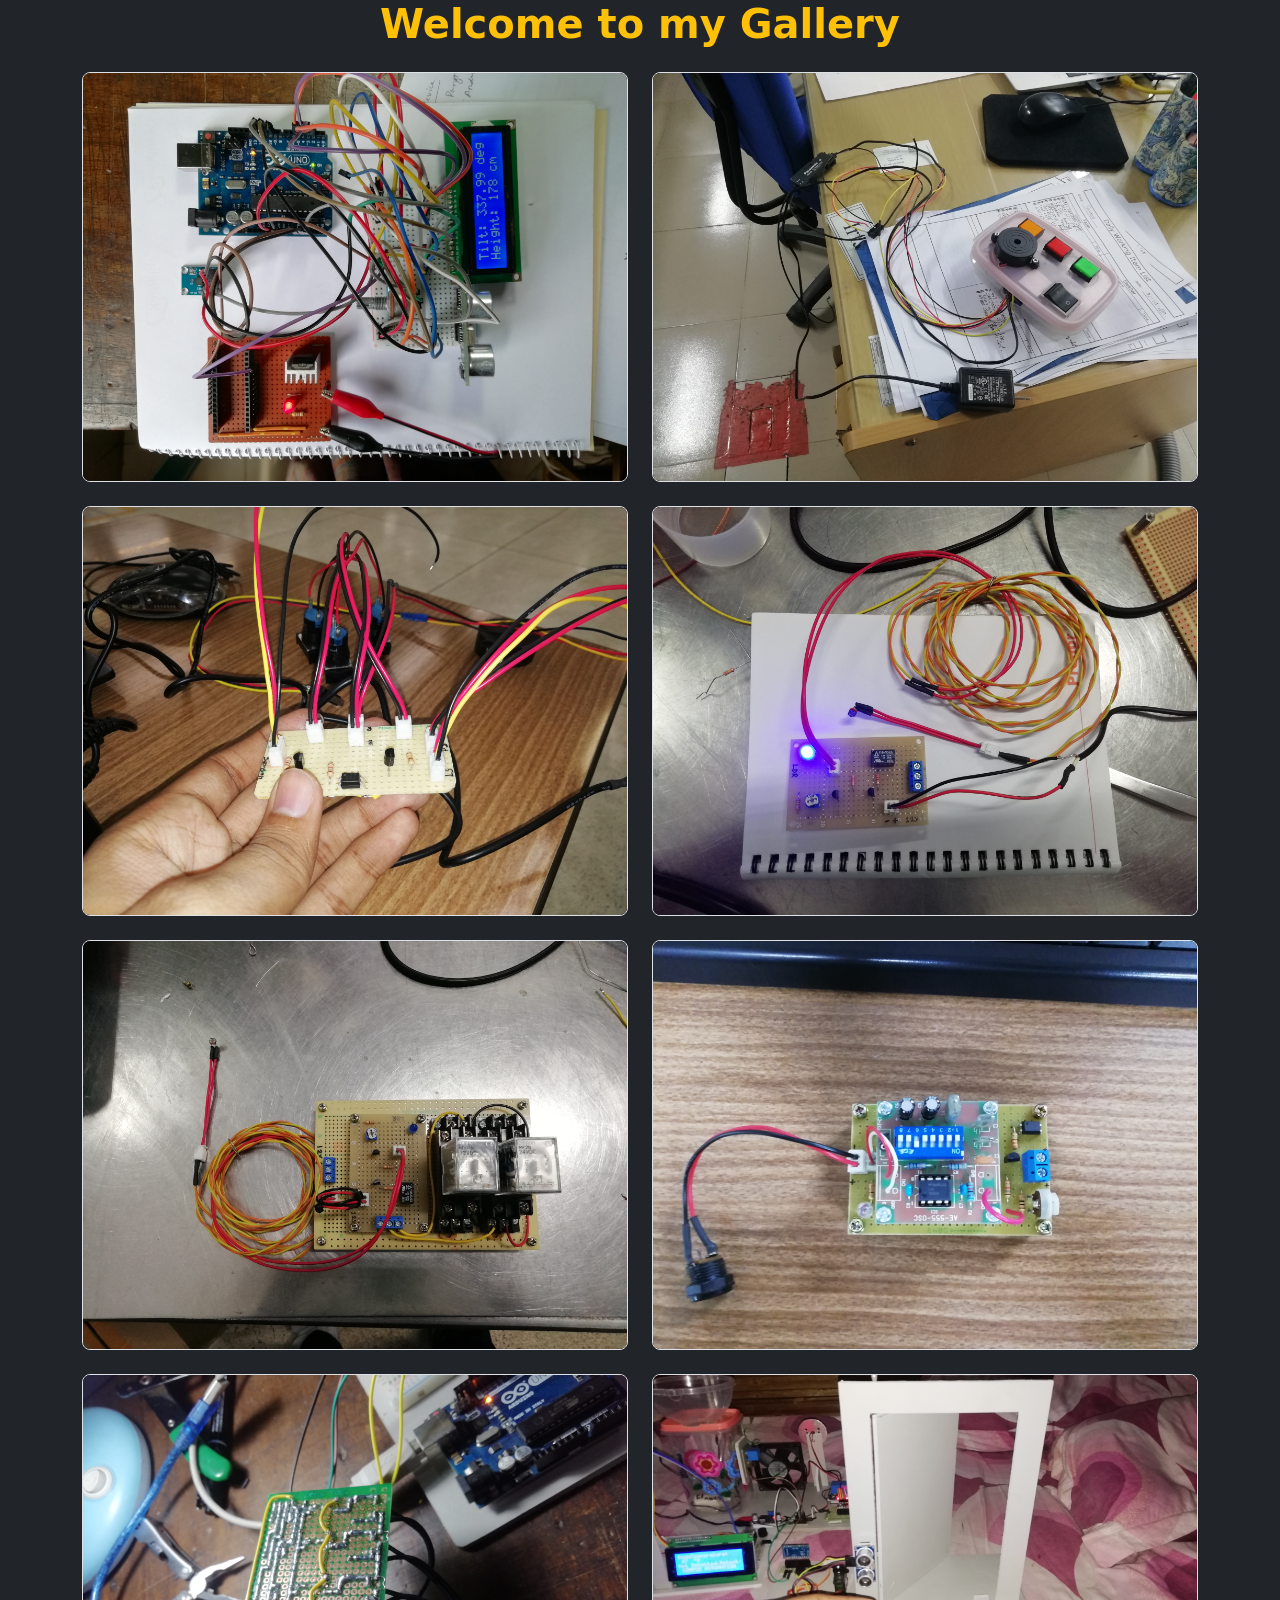
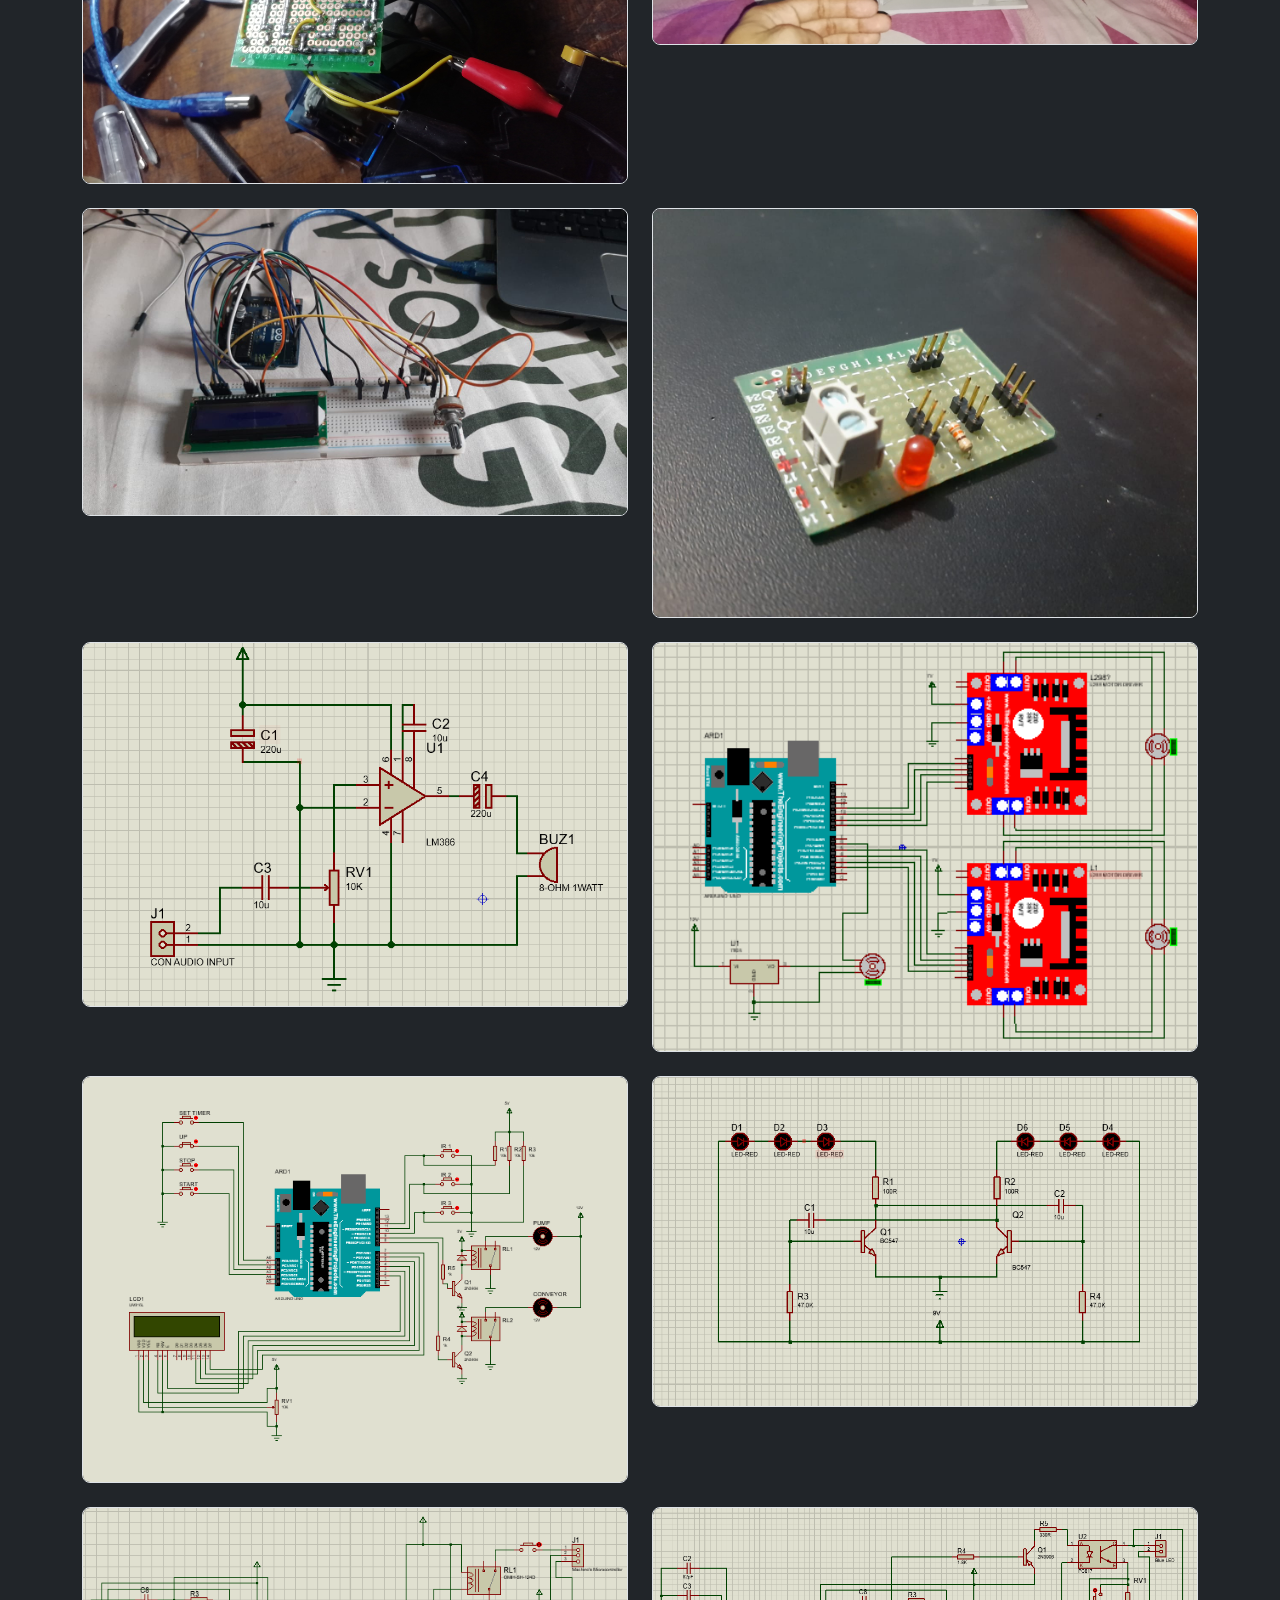
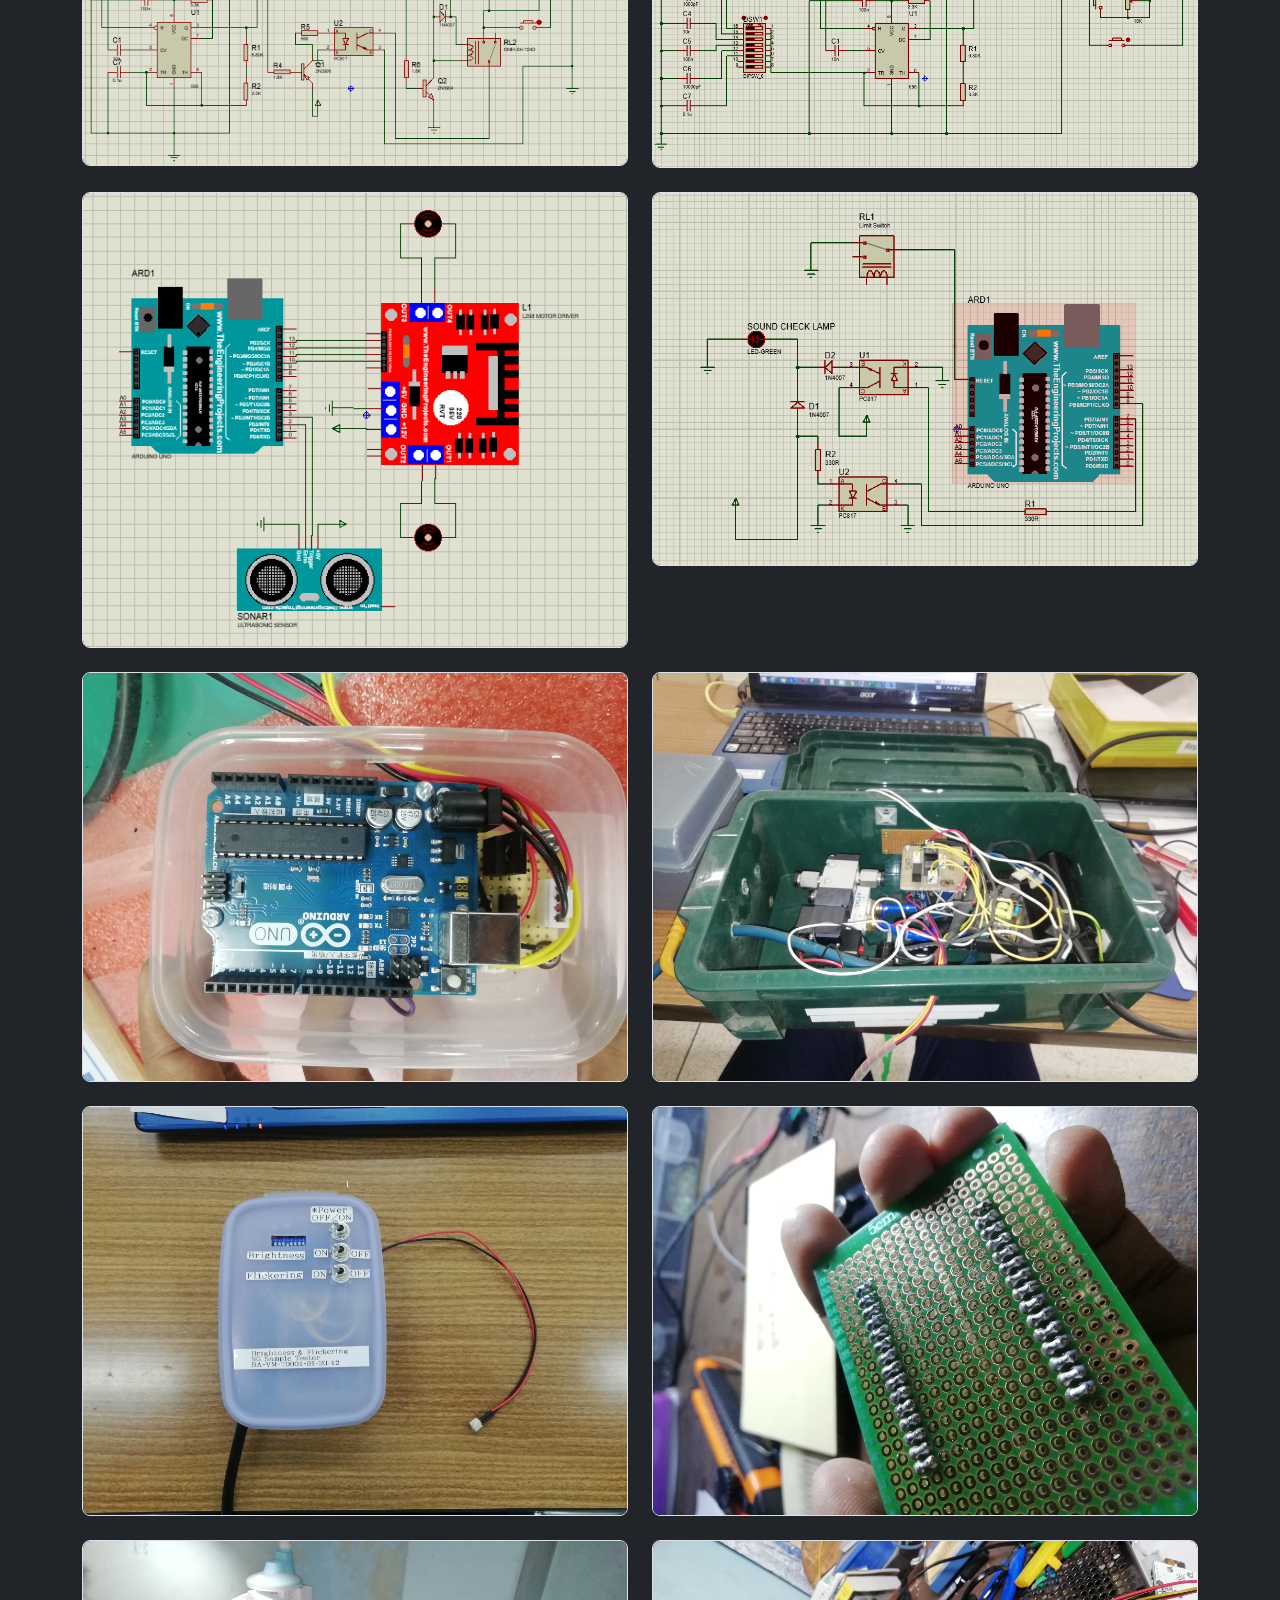
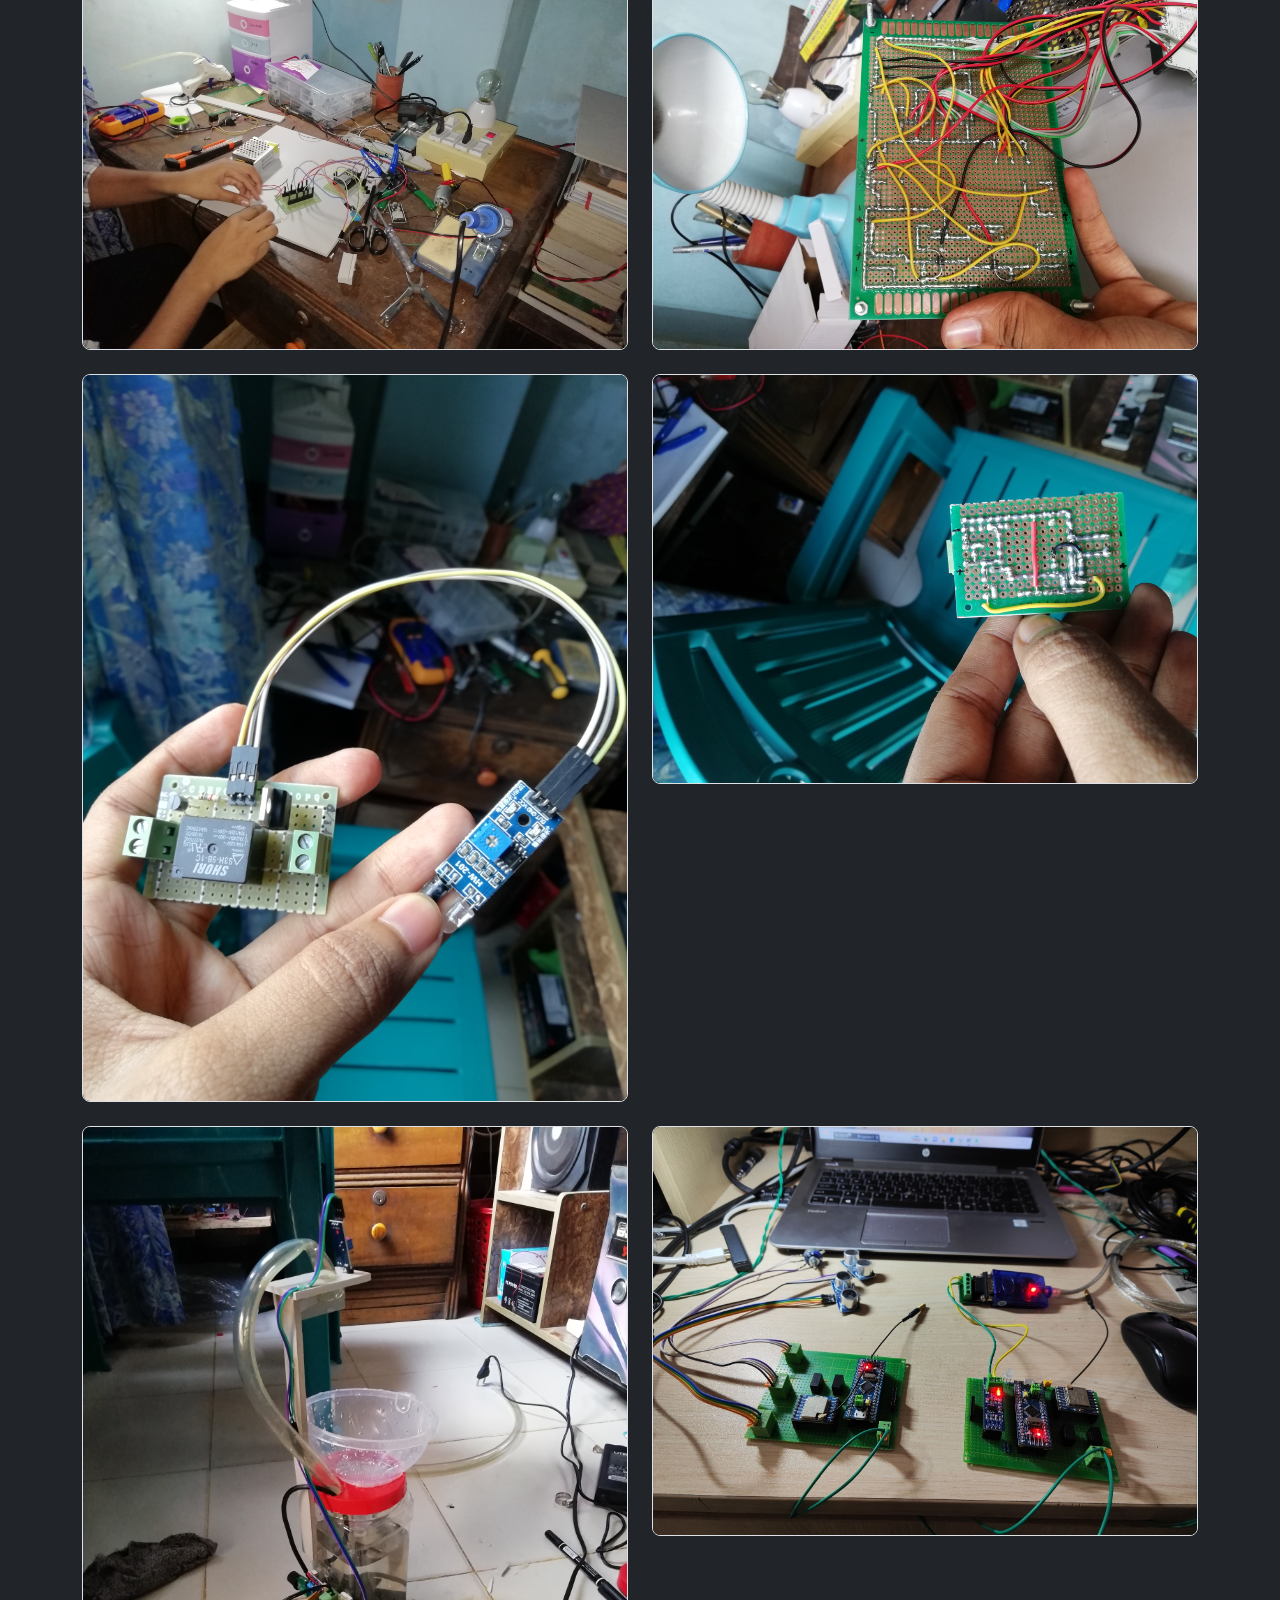
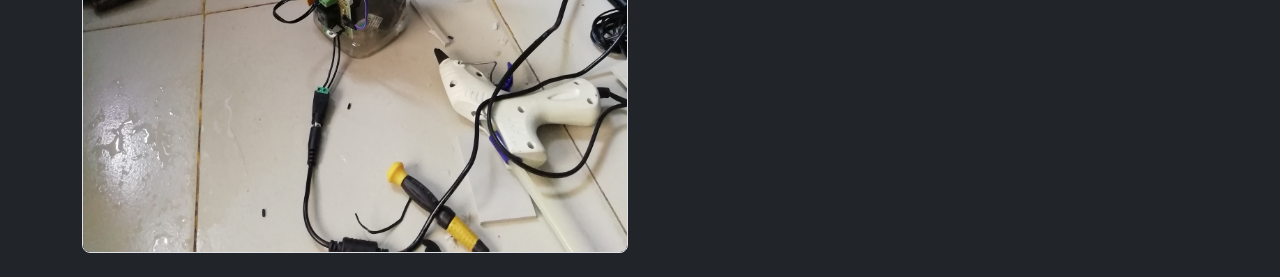
==== gallery/gallery.html @ 87acd91d "Publish engineering portfolio" ====
<!DOCTYPE html>
<html lang="en">

<head>
    <meta charset="UTF-8">
    <meta http-equiv="X-UA-Compatible" content="IE=edge">
    <meta name="viewport" content="width=device-width, initial-scale=1.0">
    <title>Gallery</title>
    <link rel="shortcut icon" href="photo/Group 33091 (1).png" type="image/x-icon">
    <link rel="stylesheet" href="style.css">
    <!-- Bootstrap link -->
    <link href="https://cdn.jsdelivr.net/npm/bootstrap@5.1.1/dist/css/bootstrap.min.css" rel="stylesheet"
        integrity="sha384-F3w7mX95PdgyTmZZMECAngseQB83DfGTowi0iMjiWaeVhAn4FJkqJByhZMI3AhiU" crossorigin="anonymous">
</head>

<body class="bg-dark">
    <h1 class="text-center text-warning mb-4 fw-bolder">Welcome to my Gallery</h1>
    <section class="container">
        <div class="row row-cols-2">
            <div class="col mb-4"><img class="w-100 border rounded-3" src="photo/pic-1.jpg" alt=""></div>
            <div class="col mb-4"><img class="w-100 border rounded-3" src="photo/pic-2.jpg" alt=""></div>
            <div class="col mb-4"><img class="w-100 border rounded-3" src="photo/pic-3.jpg" alt=""></div>
            <div class="col mb-4"><img class="w-100 border rounded-3" src="photo/pic-4.jpg" alt=""></div>
            <div class="col mb-4"><img class="w-100 border rounded-3" src="photo/pic-5.jpg" alt=""></div>
            <div class="col mb-4"><img class="w-100 border rounded-3" src="photo/pic-6.jpg" alt=""></div>
            <div class="col mb-4"><img class="w-100 border rounded-3" src="photo/pic-16.jpg" alt=""></div>
            <div class="col mb-4"><img class="w-100 border rounded-3" src="photo/pic-17.jpg" alt=""></div>
            <div class="col mb-4"><img class="w-100 border rounded-3" src="photo/pic-18.jpg" alt=""></div>
            <div class="col mb-4"><img class="w-100 border rounded-3" src="photo/pic-19.jpg" alt=""></div>

            <div class="col mb-4"><img class="w-100 border rounded-3" src="photo/Audio AMP.PNG" alt=""></div>
            <div class="col mb-4"><img class="w-100 border rounded-3" src="photo/Bingo.PNG" alt=""></div>
            <div class="col mb-4"><img class="w-100 border rounded-3" src="photo/Bottle fill.PNG" alt=""></div>
            <div class="col mb-4"><img class="w-100 border rounded-3" src="photo/Dancing Light.PNG" alt=""></div>
            <div class="col mb-4"><img class="w-100 border rounded-3"
                    src="photo/Heat Shrink Tube Cutter Machine Modification.PNG" alt=""></div>
            <div class="col mb-4"><img class="w-100 border rounded-3"
                    src="photo/Low brightness,Flickering NG sample tester.PNG" alt=""></div>
            <div class="col mb-4"><img class="w-100 border rounded-3" src="photo/Obstacle Avoiding Robot.PNG" alt="">
            </div>
            <div class="col mb-4"><img class="w-100 border rounded-3" src="photo/OK NG Confirmation.PNG" alt=""></div>

            <div class="col mb-4"><img class="w-100 border rounded-3" src="photo/pic-7.jpg" alt=""></div>
            <div class="col mb-4"><img class="w-100 border rounded-3" src="photo/pic-8.jpg" alt=""></div>
            <div class="col mb-4"><img class="w-100 border rounded-3" src="photo/pic-9.jpg" alt=""></div>
            <div class="col mb-4"><img class="w-100 border rounded-3" src="photo/pic-10.jpg" alt=""></div>
            <div class="col mb-4"><img class="w-100 border rounded-3" src="photo/pic-11.jpg" alt=""></div>
            <div class="col mb-4"><img class="w-100 border rounded-3" src="photo/pic-12.jpg" alt=""></div>
            <div class="col mb-4"><img class="w-100 border rounded-3" src="photo/pic-13.jpg" alt=""></div>
            <div class="col mb-4"><img class="w-100 border rounded-3" src="photo/pic-14.jpg" alt=""></div>
            <div class="col mb-4"><img class="w-100 border rounded-3" src="photo/pic-15.jpg" alt=""></div>
            <div class="col mb-4"><img class="w-100 border rounded-3" src="lora.jpg" alt=""></div>





        </div>
    </section>


    <!-- Bootstrap js link  -->
    <script src="https://cdn.jsdelivr.net/npm/bootstrap@5.1.1/dist/js/bootstrap.bundle.min.js"
        integrity="sha384-/bQdsTh/da6pkI1MST/rWKFNjaCP5gBSY4sEBT38Q/9RBh9AH40zEOg7Hlq2THRZ"
        crossorigin="anonymous"></script>
</body>

</html>
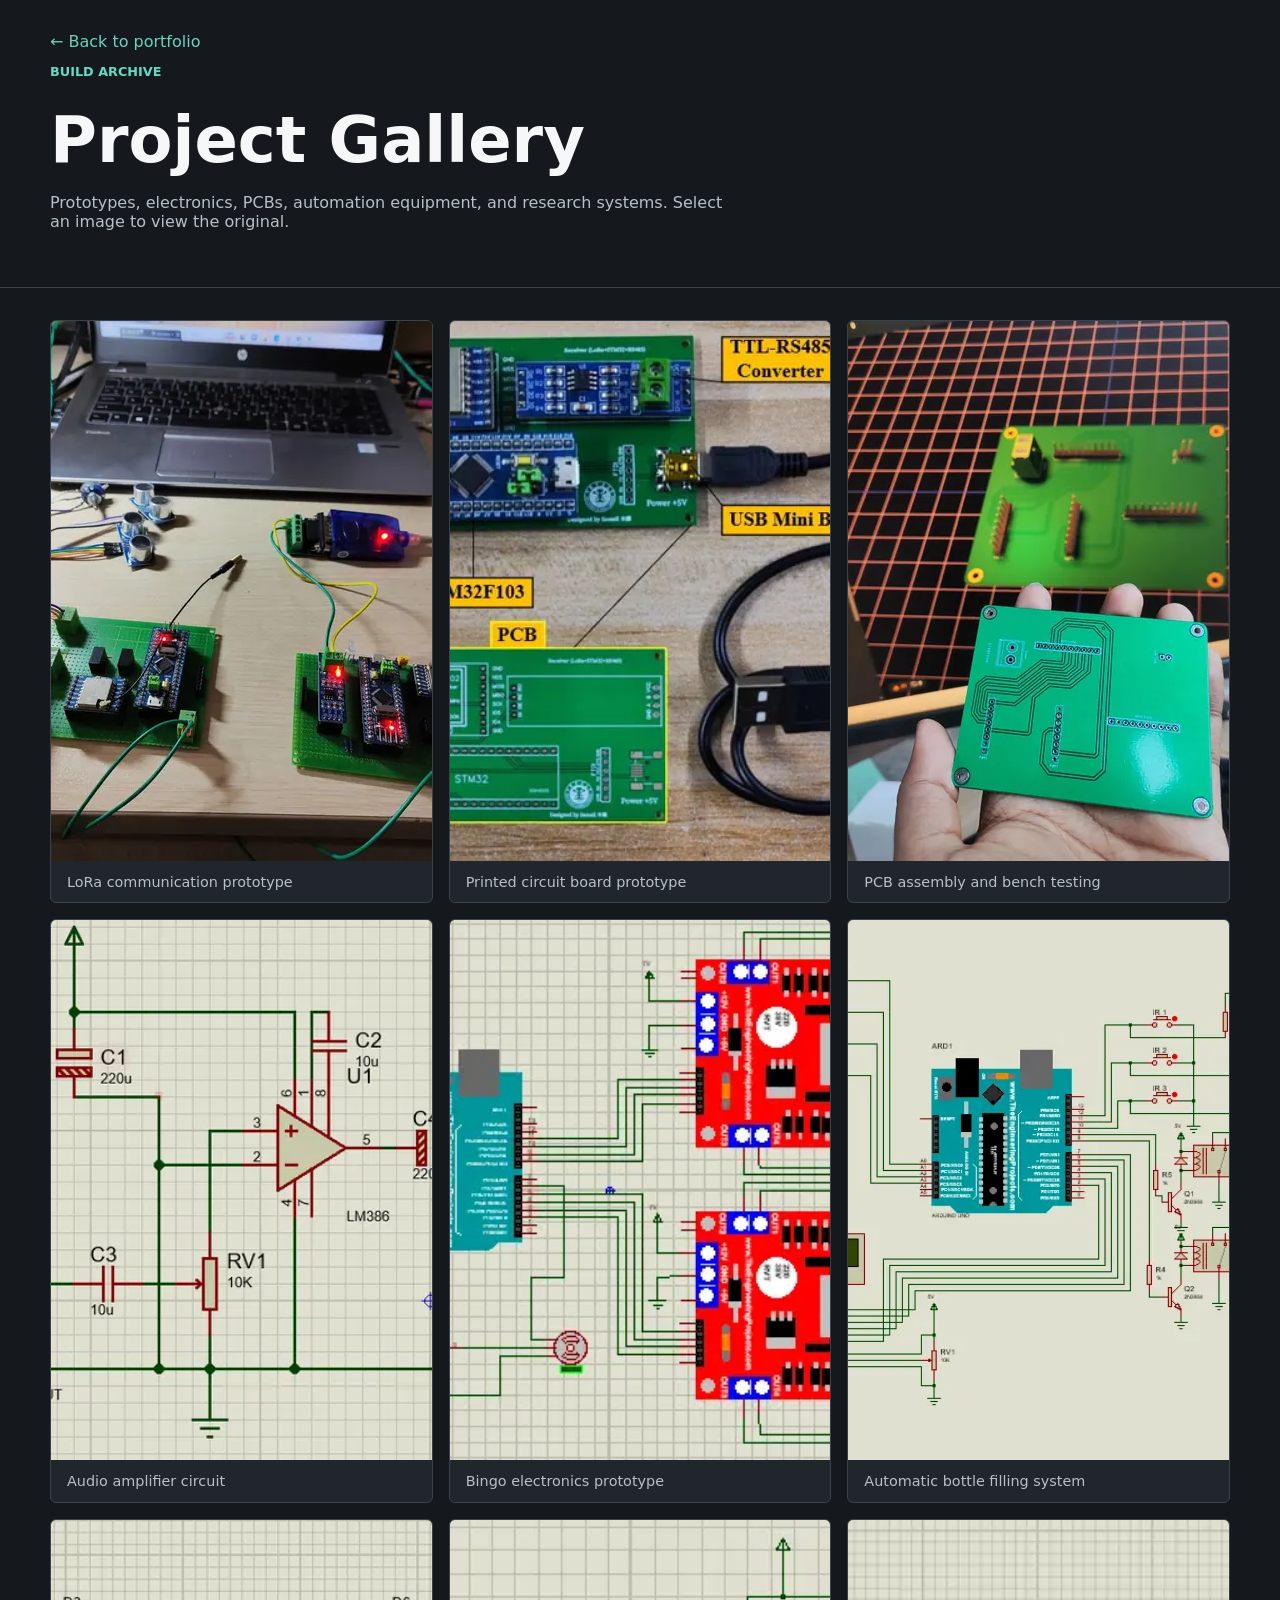
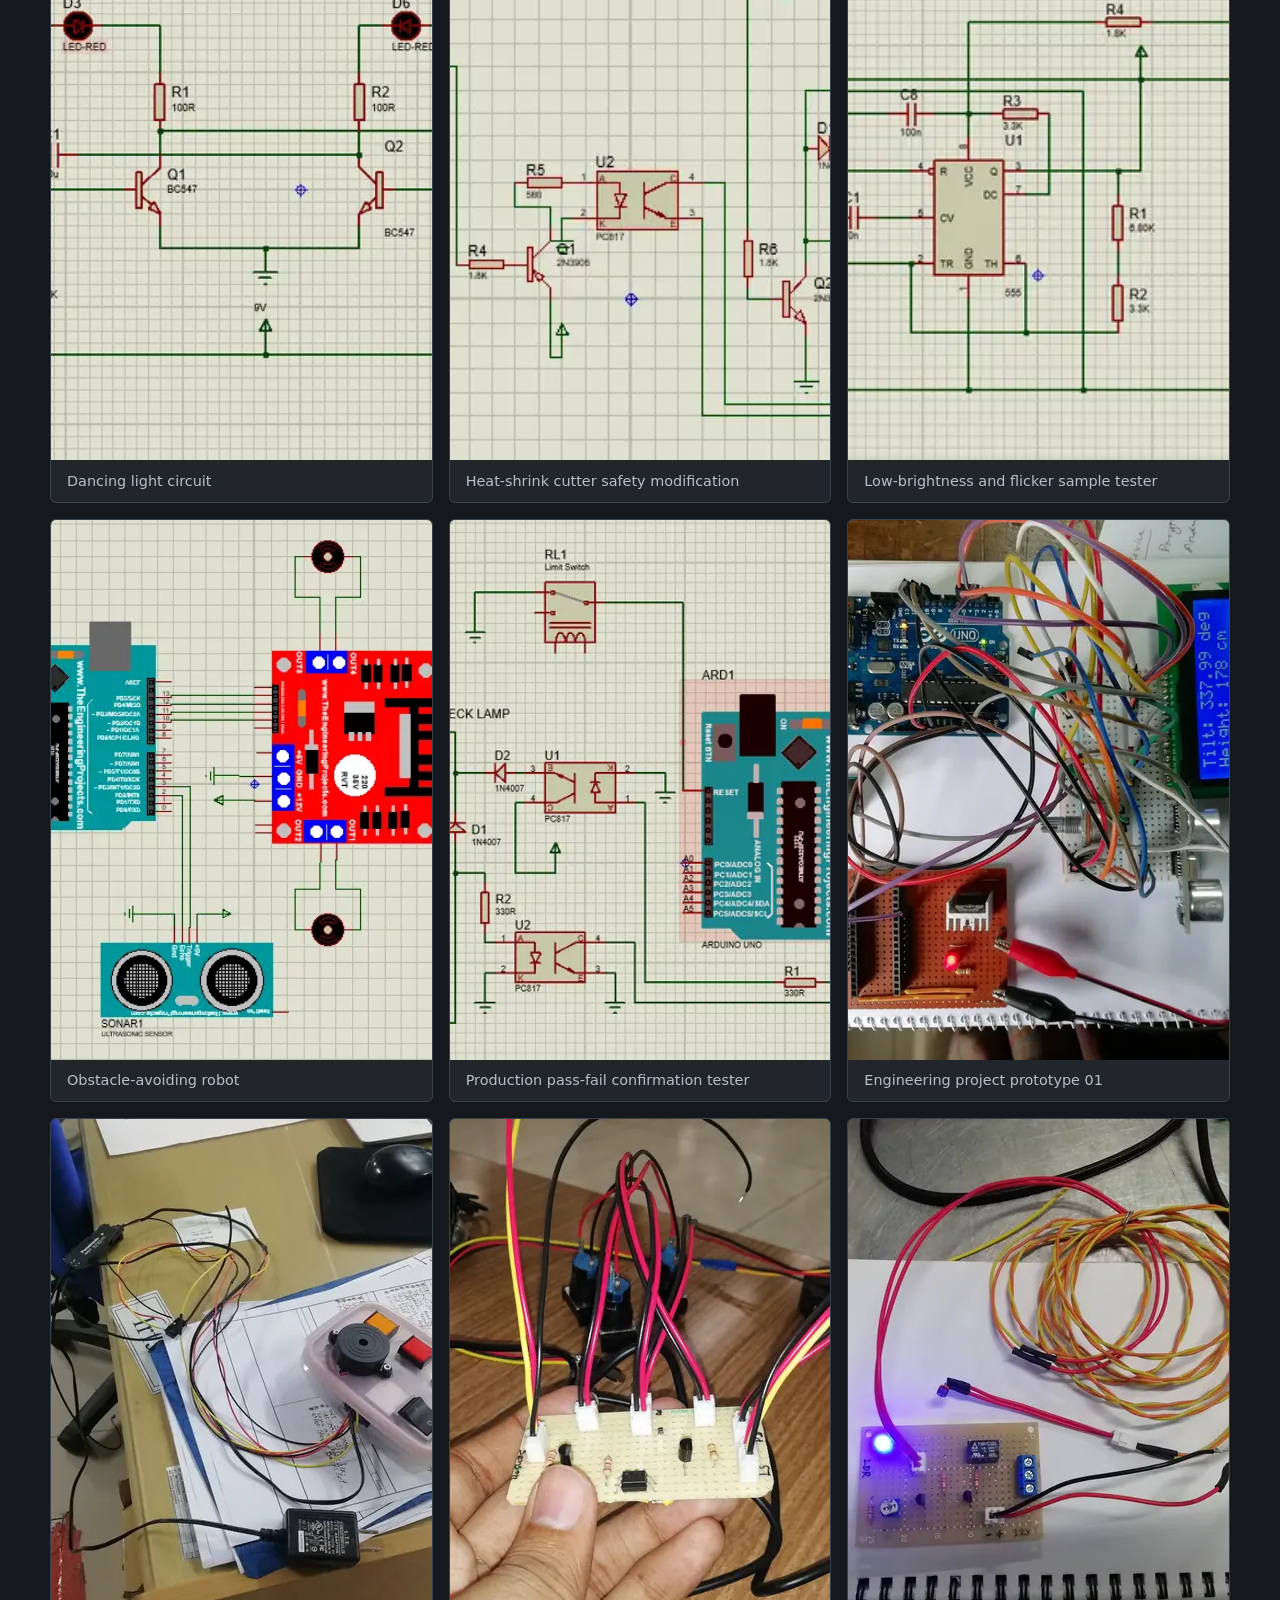
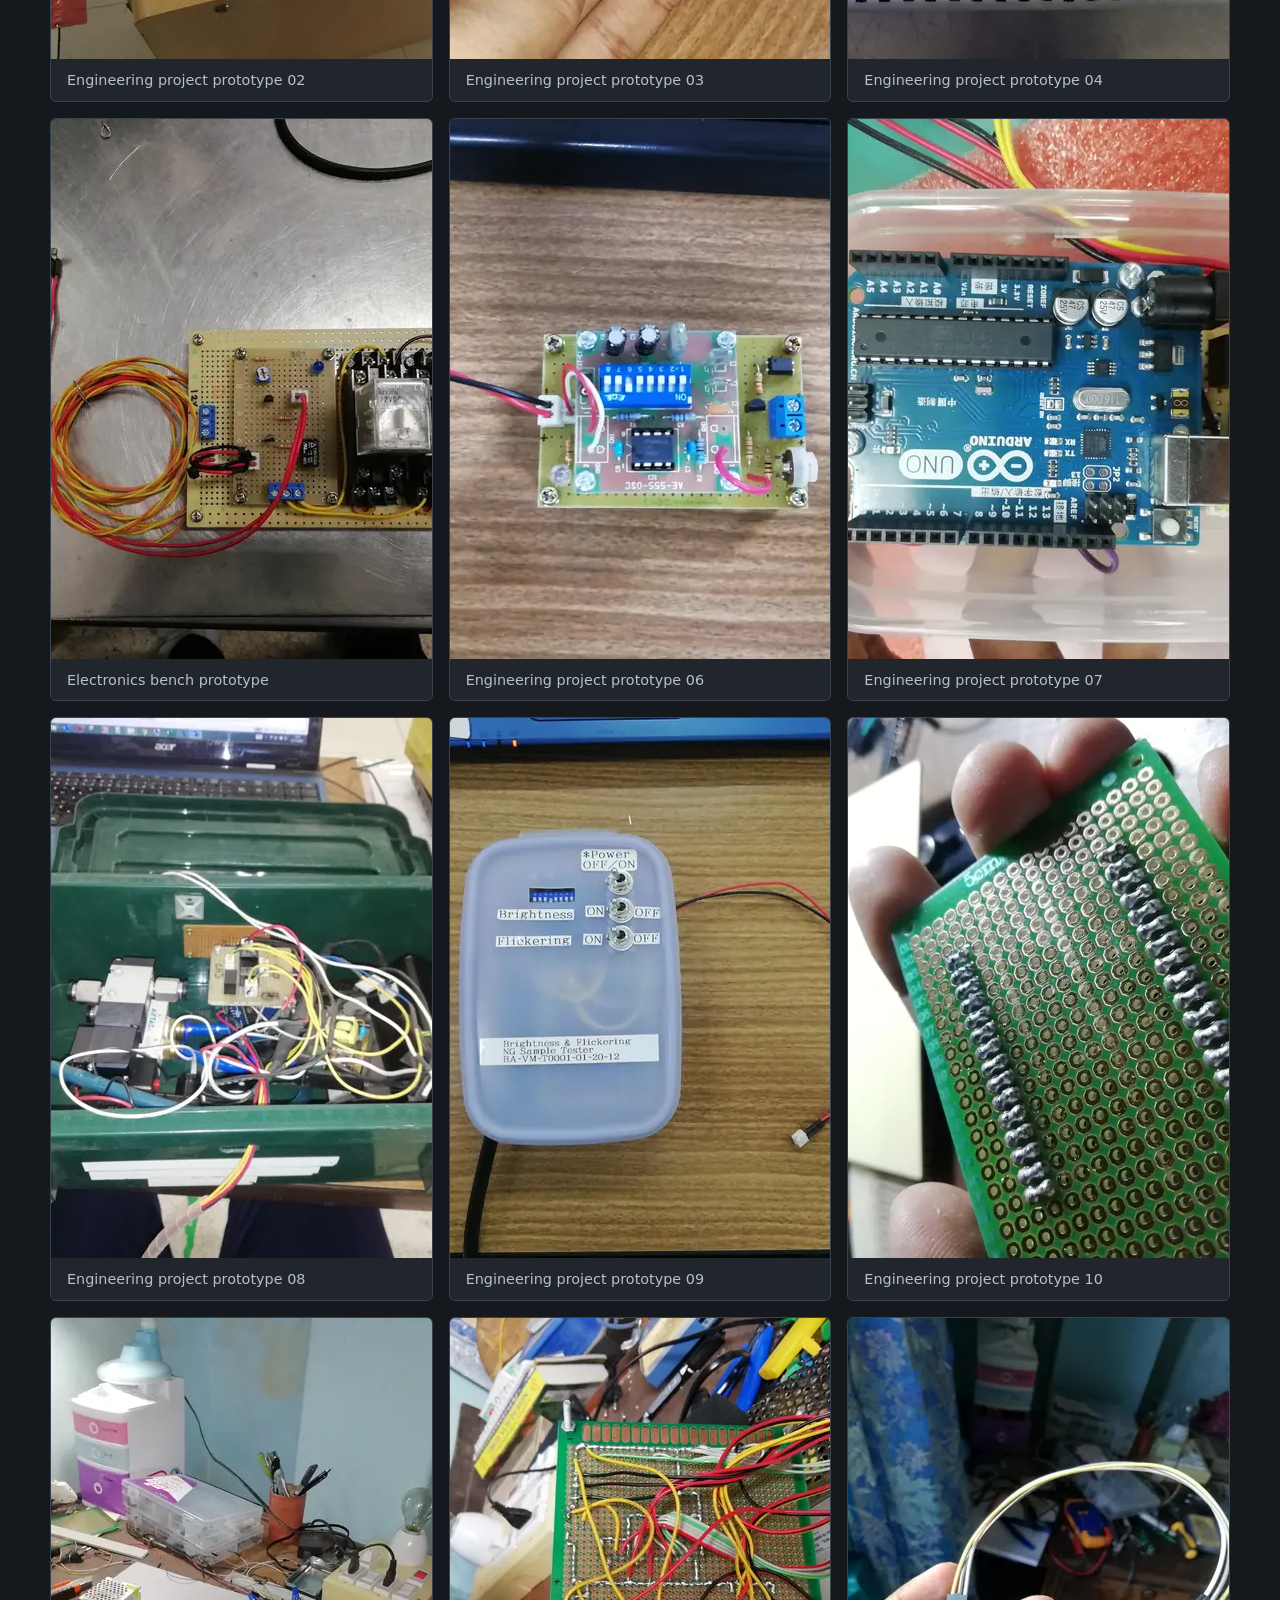
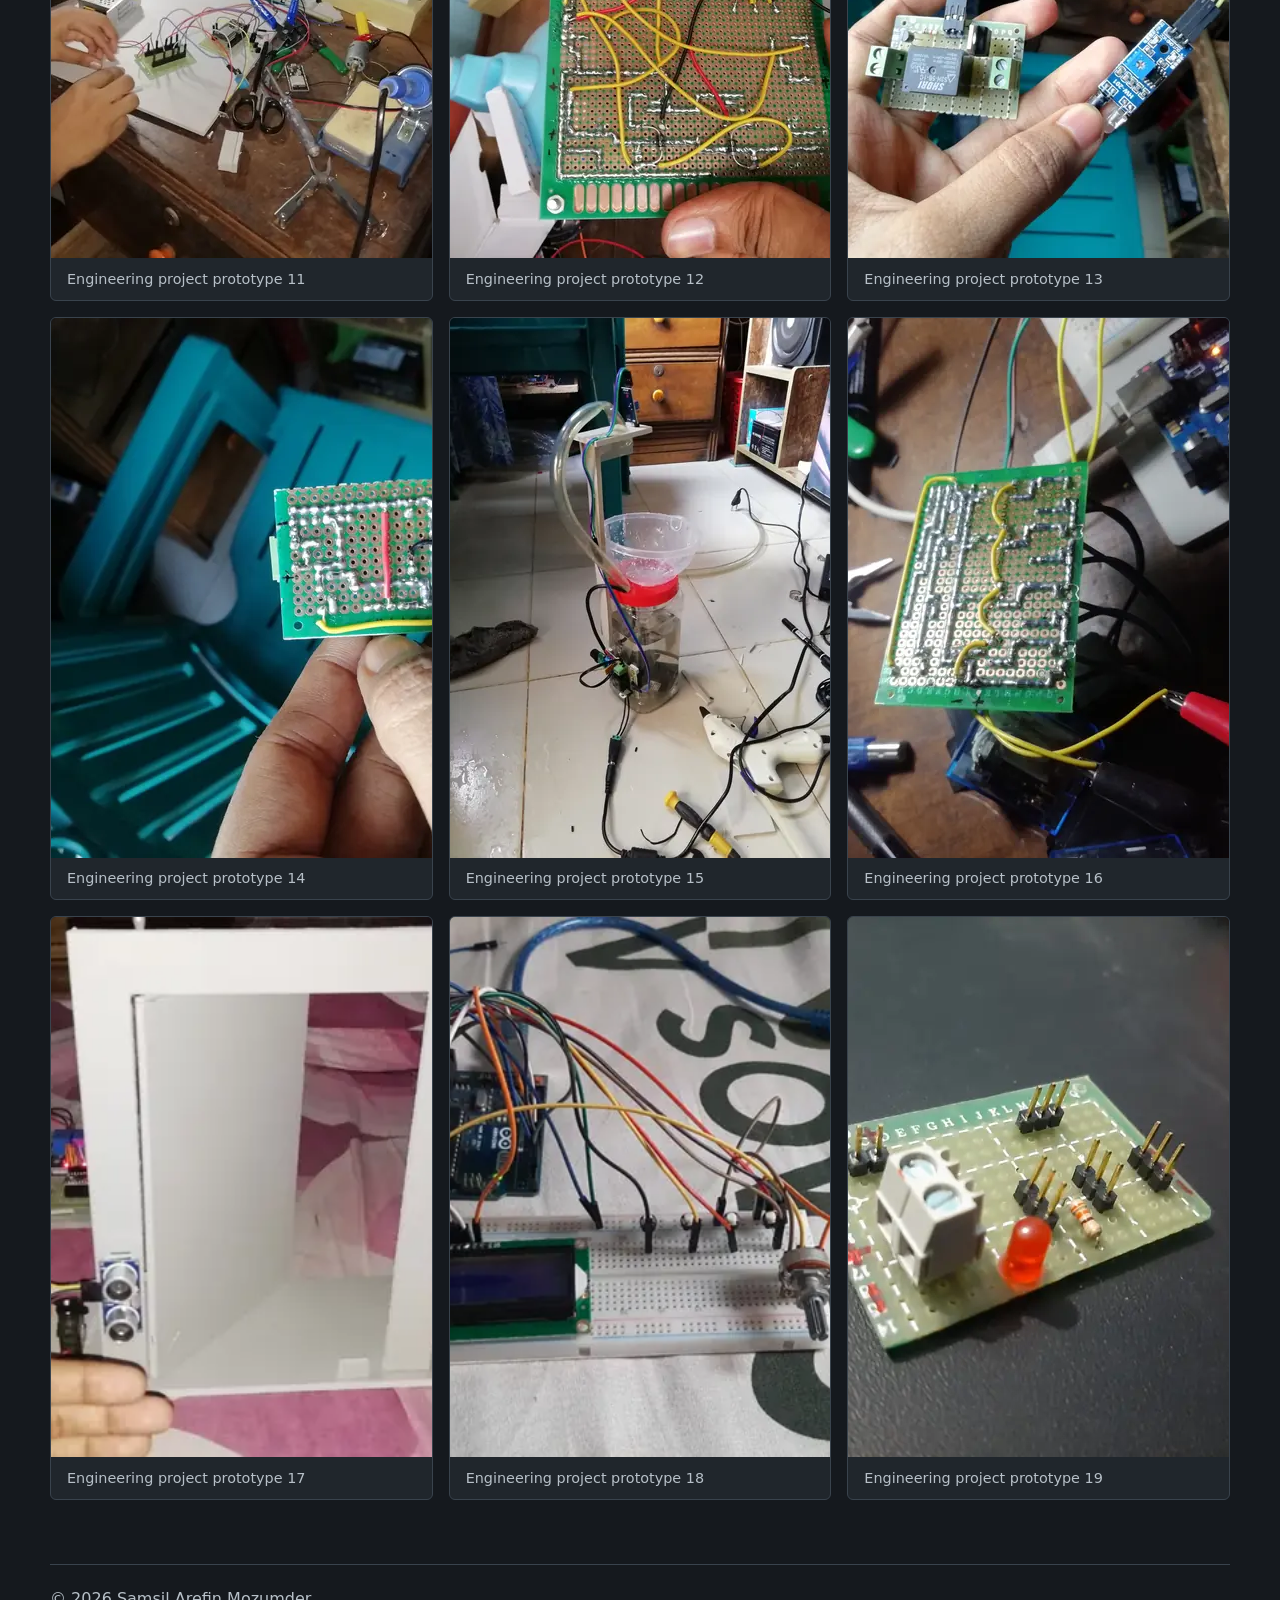
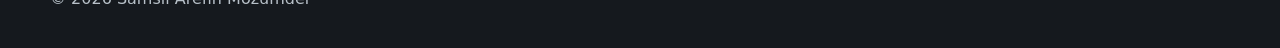
==== commit 57b6a1aa: "Professionalize portfolio content and gallery" ====
--- a/gallery/gallery.html
+++ b/gallery/gallery.html
@@ -1,68 +1,23 @@
-<!DOCTYPE html>
+<!doctype html>
 <html lang="en">
-
 <head>
-    <meta charset="UTF-8">
-    <meta http-equiv="X-UA-Compatible" content="IE=edge">
-    <meta name="viewport" content="width=device-width, initial-scale=1.0">
-    <title>Gallery</title>
-    <link rel="shortcut icon" href="photo/Group 33091 (1).png" type="image/x-icon">
-    <link rel="stylesheet" href="style.css">
-    <!-- Bootstrap link -->
-    <link href="https://cdn.jsdelivr.net/npm/bootstrap@5.1.1/dist/css/bootstrap.min.css" rel="stylesheet"
-        integrity="sha384-F3w7mX95PdgyTmZZMECAngseQB83DfGTowi0iMjiWaeVhAn4FJkqJByhZMI3AhiU" crossorigin="anonymous">
+  <meta charset="utf-8">
+  <meta name="viewport" content="width=device-width, initial-scale=1">
+  <meta name="description" content="Project prototypes, electronics, PCBs, and machine-vision work by Samsil Arefin Mozumder.">
+  <title>Project Gallery · Samsil Arefin Mozumder</title>
+  <link rel="icon" href="photo/Group 33091 (1).png">
+  <link rel="stylesheet" href="../style.css">
 </head>
-
-<body class="bg-dark">
-    <h1 class="text-center text-warning mb-4 fw-bolder">Welcome to my Gallery</h1>
-    <section class="container">
-        <div class="row row-cols-2">
-            <div class="col mb-4"><img class="w-100 border rounded-3" src="photo/pic-1.jpg" alt=""></div>
-            <div class="col mb-4"><img class="w-100 border rounded-3" src="photo/pic-2.jpg" alt=""></div>
-            <div class="col mb-4"><img class="w-100 border rounded-3" src="photo/pic-3.jpg" alt=""></div>
-            <div class="col mb-4"><img class="w-100 border rounded-3" src="photo/pic-4.jpg" alt=""></div>
-            <div class="col mb-4"><img class="w-100 border rounded-3" src="photo/pic-5.jpg" alt=""></div>
-            <div class="col mb-4"><img class="w-100 border rounded-3" src="photo/pic-6.jpg" alt=""></div>
-            <div class="col mb-4"><img class="w-100 border rounded-3" src="photo/pic-16.jpg" alt=""></div>
-            <div class="col mb-4"><img class="w-100 border rounded-3" src="photo/pic-17.jpg" alt=""></div>
-            <div class="col mb-4"><img class="w-100 border rounded-3" src="photo/pic-18.jpg" alt=""></div>
-            <div class="col mb-4"><img class="w-100 border rounded-3" src="photo/pic-19.jpg" alt=""></div>
-
-            <div class="col mb-4"><img class="w-100 border rounded-3" src="photo/Audio AMP.PNG" alt=""></div>
-            <div class="col mb-4"><img class="w-100 border rounded-3" src="photo/Bingo.PNG" alt=""></div>
-            <div class="col mb-4"><img class="w-100 border rounded-3" src="photo/Bottle fill.PNG" alt=""></div>
-            <div class="col mb-4"><img class="w-100 border rounded-3" src="photo/Dancing Light.PNG" alt=""></div>
-            <div class="col mb-4"><img class="w-100 border rounded-3"
-                    src="photo/Heat Shrink Tube Cutter Machine Modification.PNG" alt=""></div>
-            <div class="col mb-4"><img class="w-100 border rounded-3"
-                    src="photo/Low brightness,Flickering NG sample tester.PNG" alt=""></div>
-            <div class="col mb-4"><img class="w-100 border rounded-3" src="photo/Obstacle Avoiding Robot.PNG" alt="">
-            </div>
-            <div class="col mb-4"><img class="w-100 border rounded-3" src="photo/OK NG Confirmation.PNG" alt=""></div>
-
-            <div class="col mb-4"><img class="w-100 border rounded-3" src="photo/pic-7.jpg" alt=""></div>
-            <div class="col mb-4"><img class="w-100 border rounded-3" src="photo/pic-8.jpg" alt=""></div>
-            <div class="col mb-4"><img class="w-100 border rounded-3" src="photo/pic-9.jpg" alt=""></div>
-            <div class="col mb-4"><img class="w-100 border rounded-3" src="photo/pic-10.jpg" alt=""></div>
-            <div class="col mb-4"><img class="w-100 border rounded-3" src="photo/pic-11.jpg" alt=""></div>
-            <div class="col mb-4"><img class="w-100 border rounded-3" src="photo/pic-12.jpg" alt=""></div>
-            <div class="col mb-4"><img class="w-100 border rounded-3" src="photo/pic-13.jpg" alt=""></div>
-            <div class="col mb-4"><img class="w-100 border rounded-3" src="photo/pic-14.jpg" alt=""></div>
-            <div class="col mb-4"><img class="w-100 border rounded-3" src="photo/pic-15.jpg" alt=""></div>
-            <div class="col mb-4"><img class="w-100 border rounded-3" src="lora.jpg" alt=""></div>
-
-
-
-
-
-        </div>
-    </section>
-
-
-    <!-- Bootstrap js link  -->
-    <script src="https://cdn.jsdelivr.net/npm/bootstrap@5.1.1/dist/js/bootstrap.bundle.min.js"
-        integrity="sha384-/bQdsTh/da6pkI1MST/rWKFNjaCP5gBSY4sEBT38Q/9RBh9AH40zEOg7Hlq2THRZ"
-        crossorigin="anonymous"></script>
+<body class="gallery-page">
+  <header class="gallery-header"><div class="gallery-header-inner">
+    <a class="back-link" href="../index.html">← Back to portfolio</a>
+    <p class="section-label">Build archive</p><h1>Project Gallery</h1>
+    <p>Prototypes, electronics, PCBs, automation equipment, and research systems. Select an image to view the original.</p>
+  </div></header>
+  <main class="gallery-grid" id="gallery" aria-label="Project photographs">
+    <figure class="gallery-item"><a href="lora.jpg" target="_blank" rel="noopener noreferrer"><img src="thumbs/lora.webp" alt="LoRa communication prototype" loading="lazy" decoding="async" width="720" height="540"></a><figcaption>LoRa communication prototype</figcaption></figure>
+  </main>
+  <footer class="gallery-footer">© 2026 Samsil Arefin Mozumder</footer>
+  <script src="gallery.js"></script>
 </body>
-
 </html>
--- a/style.css
+++ b/style.css
@@ -0,0 +1,398 @@
+.btn-hover:hover {
+    box-shadow: 4px 4px 10px rgb(250, 249, 249);
+    border-radius: 10px;
+    border: 1px solid cyan;
+    transform: scale(1.01);
+}
+
+
+.single-card:hover {
+    box-shadow: 4px 4px 15px rgb(250, 249, 249);
+    border-radius: 10px;
+    border: 1px solid rgb(255, 0, 255);
+    /* transform: scale(1.02); */
+}
+
+html {
+    scroll-behavior: smooth;
+}
+
+.profile-tagline {
+    color: #f2c94c;
+    margin-bottom: 1rem;
+}
+
+.skills-section {
+    margin: 2rem 0 4rem;
+    padding: 2rem 0;
+    scroll-margin-top: 1rem;
+}
+
+.section-heading {
+    max-width: 720px;
+    margin-bottom: 1.75rem;
+}
+
+.section-heading h2 {
+    margin-bottom: 0.75rem;
+    font-size: 2rem;
+    font-weight: 700;
+}
+
+.section-heading > p:last-child {
+    color: #c9ced6;
+    margin-bottom: 0;
+}
+
+.section-label {
+    color: #66d9c1;
+    font-size: 0.8rem;
+    font-weight: 700;
+    margin-bottom: 0.5rem;
+    text-transform: uppercase;
+}
+
+.skills-grid {
+    display: grid;
+    grid-template-columns: repeat(3, minmax(0, 1fr));
+    gap: 1rem;
+}
+
+.skill-group {
+    min-height: 180px;
+    padding: 1.25rem;
+    background: #24282e;
+    border: 1px solid #3d444d;
+    border-radius: 6px;
+}
+
+.skill-group h3 {
+    margin: 0.9rem 0 0.65rem;
+    font-size: 1.05rem;
+    font-weight: 700;
+}
+
+.skill-group p {
+    color: #c9ced6;
+    line-height: 1.65;
+    margin: 0;
+}
+
+.skill-icon {
+    color: #66d9c1;
+    font-size: 1.35rem;
+}
+
+@media (max-width: 991.98px) {
+    .skills-grid {
+        grid-template-columns: repeat(2, minmax(0, 1fr));
+    }
+}
+
+@media (max-width: 575.98px) {
+    .skills-grid {
+        grid-template-columns: 1fr;
+    }
+
+    .skill-group {
+        min-height: auto;
+    }
+}
+
+:root {
+    --surface: #15191e;
+    --surface-raised: #20262c;
+    --border: #39434d;
+    --text: #f5f7f8;
+    --muted: #b7c0c8;
+    --accent: #69d3bd;
+    --accent-strong: #103b34;
+    --highlight: #f2c94c;
+}
+
+body.bg-dark {
+    background: var(--surface) !important;
+    color: var(--text);
+}
+
+.navbar {
+    border-bottom: 1px solid var(--border);
+}
+
+.navbar-brand {
+    font-weight: 700;
+}
+
+#home {
+    min-height: 520px;
+    align-items: center;
+    padding: 2rem 0;
+}
+
+#home img {
+    aspect-ratio: 4 / 5;
+    object-fit: cover;
+    border: 1px solid var(--border);
+    border-radius: 6px;
+}
+
+.profile-lead {
+    max-width: 760px;
+    font-size: 1.45rem;
+    line-height: 1.45;
+}
+
+.profile-summary {
+    max-width: 720px;
+    color: var(--muted);
+    line-height: 1.75;
+}
+
+.profile-actions {
+    display: flex;
+    flex-wrap: wrap;
+    gap: 0.75rem;
+    margin-top: 1.5rem;
+}
+
+.action-link {
+    display: inline-flex;
+    align-items: center;
+    min-height: 42px;
+    padding: 0.65rem 1rem;
+    color: var(--text);
+    border: 1px solid var(--border);
+    border-radius: 5px;
+    text-decoration: none;
+}
+
+.action-link:hover, .action-link:focus-visible {
+    color: var(--text);
+    border-color: var(--accent);
+}
+
+.action-primary {
+    color: #071a16;
+    background: var(--accent);
+    border-color: var(--accent);
+    font-weight: 700;
+}
+
+.action-primary:hover, .action-primary:focus-visible {
+    color: #071a16;
+    background: #8be0cf;
+}
+
+.content-section, #projects, #small-projects {
+    padding: 3rem 0;
+    scroll-margin-top: 1rem;
+}
+
+.timeline-grid {
+    display: grid;
+    grid-template-columns: repeat(2, minmax(0, 1fr));
+    gap: 2rem;
+}
+
+.column-title {
+    margin-bottom: 1rem;
+    color: var(--highlight);
+    font-size: 1rem;
+    text-transform: uppercase;
+}
+
+.timeline-item {
+    padding: 1.25rem 0;
+    border-top: 1px solid var(--border);
+}
+
+.timeline-item h4 {
+    font-size: 1.1rem;
+}
+
+.timeline-item p {
+    margin-bottom: 0.4rem;
+}
+
+.item-date, .item-detail {
+    color: var(--muted);
+}
+
+.item-date {
+    font-size: 0.85rem;
+    font-weight: 700;
+}
+
+.publication-list {
+    margin: 0;
+    padding: 0;
+    list-style: none;
+    counter-reset: publication;
+}
+
+.publication-list li {
+    display: grid;
+    grid-template-columns: 2rem 1fr auto;
+    gap: 1rem;
+    align-items: start;
+    padding: 1.15rem 0;
+    border-top: 1px solid var(--border);
+    counter-increment: publication;
+}
+
+.publication-list li::before {
+    content: counter(publication, decimal-leading-zero);
+    color: var(--accent);
+    font-weight: 700;
+}
+
+.publication-list a {
+    color: var(--accent);
+    white-space: nowrap;
+}
+
+.card {
+    overflow: hidden;
+    background: var(--surface-raised) !important;
+    color: var(--text) !important;
+    border-color: var(--border) !important;
+}
+
+.card-img-top {
+    width: 100%;
+    aspect-ratio: 16 / 10;
+    object-fit: cover;
+    background: #0c0f12;
+}
+
+#carouselExampleIndicators {
+    width: min(720px, 100%) !important;
+}
+
+#carouselExampleIndicators img {
+    aspect-ratio: 4 / 3;
+    object-fit: cover;
+}
+
+.card-title {
+    font-size: 1.05rem;
+    line-height: 1.4;
+}
+
+.project-summary {
+    color: var(--muted);
+    font-size: 0.92rem;
+    line-height: 1.65;
+}
+
+.project-summary strong {
+    color: var(--text);
+}
+
+.award-list {
+    display: grid;
+    grid-template-columns: repeat(3, minmax(0, 1fr));
+    gap: 1rem;
+}
+
+.award-list div {
+    display: flex;
+    flex-direction: column;
+    gap: 0.5rem;
+    padding: 1.25rem;
+    border-top: 2px solid var(--highlight);
+    background: var(--surface-raised);
+}
+
+.award-list span {
+    color: var(--muted);
+}
+
+.skill-marker {
+    color: var(--accent);
+    font-size: 0.82rem;
+    font-weight: 700;
+}
+
+.gallery-page {
+    margin: 0;
+    background: var(--surface);
+    color: var(--text);
+    font-family: system-ui, -apple-system, "Segoe UI", sans-serif;
+}
+
+.gallery-header-inner, .gallery-grid, .gallery-footer {
+    width: min(1180px, calc(100% - 2rem));
+    margin-inline: auto;
+}
+
+.gallery-header {
+    padding: 2rem 0 2.5rem;
+    border-bottom: 1px solid var(--border);
+}
+
+.gallery-header h1 {
+    margin: 1.5rem 0 0.75rem;
+    font-size: clamp(2rem, 6vw, 4rem);
+}
+
+.gallery-header p:last-child {
+    max-width: 680px;
+    color: var(--muted);
+}
+
+.back-link {
+    color: var(--accent);
+    text-decoration: none;
+}
+
+.gallery-grid {
+    display: grid;
+    grid-template-columns: repeat(3, minmax(0, 1fr));
+    gap: 1rem;
+    padding-block: 2rem 4rem;
+}
+
+.gallery-item {
+    margin: 0;
+    overflow: hidden;
+    background: var(--surface-raised);
+    border: 1px solid var(--border);
+    border-radius: 6px;
+}
+
+.gallery-item img {
+    display: block;
+    width: 100%;
+    aspect-ratio: 4 / 3;
+    object-fit: cover;
+}
+
+.gallery-item figcaption {
+    padding: 0.8rem 1rem;
+    color: var(--muted);
+    font-size: 0.9rem;
+}
+
+.gallery-footer {
+    padding: 1.5rem 0 2.5rem;
+    color: var(--muted);
+    border-top: 1px solid var(--border);
+}
+
+@media (max-width: 991.98px) {
+    .gallery-grid { grid-template-columns: repeat(2, minmax(0, 1fr)); }
+    .award-list { grid-template-columns: 1fr; }
+}
+
+@media (max-width: 767.98px) {
+    .timeline-grid { grid-template-columns: 1fr; }
+    .publication-list li { grid-template-columns: 2rem 1fr; }
+    .publication-list a { grid-column: 2; }
+    #home { min-height: auto; }
+}
+
+@media (max-width: 575.98px) {
+    .gallery-grid { grid-template-columns: 1fr; }
+    .profile-lead { font-size: 1.2rem; }
+}
